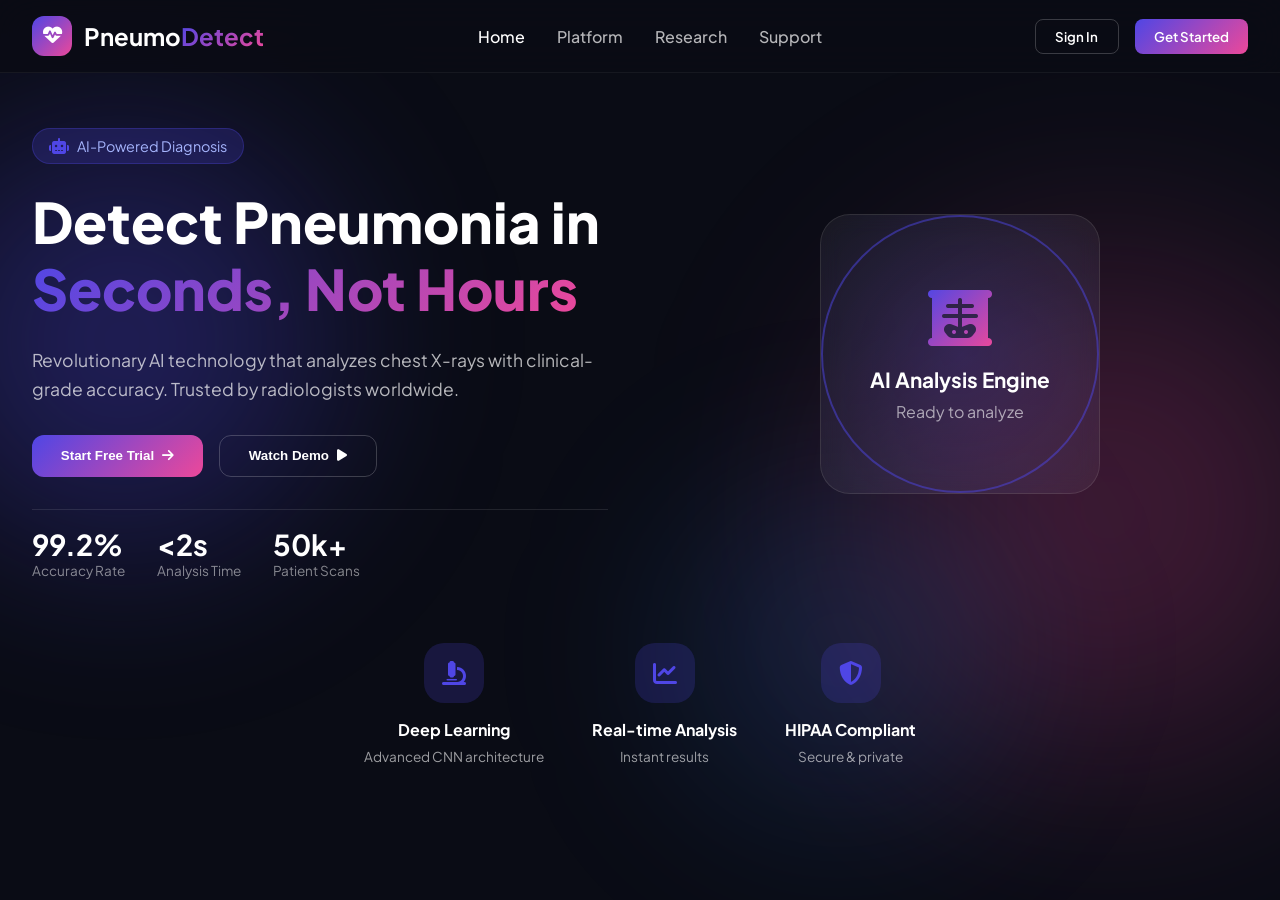
==== frontend/index.html @ 6894cf58 "Initial commit with notebook and requirements" ====
<!DOCTYPE html>
<html lang="en">
<head>
    <meta charset="UTF-8">
    <meta name="viewport" content="width=device-width, initial-scale=1.0">
    <title>PneumoDetect AI | Advanced Pneumonia Detection</title>
    <link rel="stylesheet" href="style.css">
    <link href="https://fonts.googleapis.com/css2?family=Plus+Jakarta+Sans:wght@300;400;500;600;700;800&display=swap" rel="stylesheet">
    <link rel="stylesheet" href="https://cdnjs.cloudflare.com/ajax/libs/font-awesome/6.4.0/css/all.min.css">
</head>
<body>
    <!-- Modern Background -->
    <div class="new-bg">
        <div class="blob-1"></div>
        <div class="blob-2"></div>
        <div class="blob-3"></div>
    </div>

    <!-- Navigation -->
    <nav class="new-nav">
        <div class="nav-wrapper">
            <div class="brand">
                <div class="brand-icon">
                    <i class="fas fa-heartbeat"></i>
                </div>
                <span class="brand-name">Pneumo<span>Detect</span></span>
            </div>
            <div class="nav-menu">
                <a href="#" class="nav-item active">Home</a>
                <a href="#" class="nav-item">Platform</a>
                <a href="#" class="nav-item">Research</a>
                <a href="#" class="nav-item">Support</a>
            </div>
            <div class="auth-actions">
                <button class="auth-btn login-btn" id="loginBtn">Sign In</button>
                <button class="auth-btn signup-btn" id="signupBtn">Get Started</button>
            </div>
        </div>
    </nav>

    <!-- Landing Content -->
    <div class="landing-content">
        <!-- Hero Section -->
        <div class="new-hero">
            <div class="hero-left">
                <div class="hero-tag">
                    <i class="fas fa-robot"></i>
                    <span>AI-Powered Diagnosis</span>
                </div>
                <h1 class="hero-heading">
                    Detect Pneumonia in<br>
                    <span class="heading-highlight">Seconds, Not Hours</span>
                </h1>
                <p class="hero-text">
                    Revolutionary AI technology that analyzes chest X-rays with clinical-grade accuracy.
                    Trusted by radiologists worldwide.
                </p>
                <div class="hero-cta">
                    <button class="cta-primary" id="getStartedBtn">
                        Start Free Trial
                        <i class="fas fa-arrow-right"></i>
                    </button>
                    <button class="cta-secondary" id="demoBtn">
                        Watch Demo
                        <i class="fas fa-play"></i>
                    </button>
                </div>
                <div class="hero-stats">
                    <div class="stat-item">
                        <div class="stat-number">99.2%</div>
                        <div class="stat-desc">Accuracy Rate</div>
                    </div>
                    <div class="stat-item">
                        <div class="stat-number">&lt;2s</div>
                        <div class="stat-desc">Analysis Time</div>
                    </div>
                    <div class="stat-item">
                        <div class="stat-number">50k+</div>
                        <div class="stat-desc">Patient Scans</div>
                    </div>
                </div>
            </div>
            <div class="hero-right">
                <div class="hero-card">
                    <div class="card-glow"></div>
                    <div class="card-content">
                        <i class="fas fa-x-ray"></i>
                        <h3>AI Analysis Engine</h3>
                        <p>Ready to analyze</p>
                        <div class="pulse-ring"></div>
                    </div>
                </div>
            </div>
        </div>

        <!-- Features Preview -->
        <div class="features-preview">
            <div class="feature-item">
                <div class="feature-icon">
                    <i class="fas fa-microscope"></i>
                </div>
                <h4>Deep Learning</h4>
                <p>Advanced CNN architecture</p>
            </div>
            <div class="feature-item">
                <div class="feature-icon">
                    <i class="fas fa-chart-line"></i>
                </div>
                <h4>Real-time Analysis</h4>
                <p>Instant results</p>
            </div>
            <div class="feature-item">
                <div class="feature-icon">
                    <i class="fas fa-shield-alt"></i>
                </div>
                <h4>HIPAA Compliant</h4>
                <p>Secure & private</p>
            </div>
        </div>
    </div>

    <!-- Dashboard (Hidden until login) -->
    <div class="dashboard-new" id="dashboard" style="display: none;">
        <div class="dashboard-header-new">
            <div class="user-greeting">
                <div class="user-avatar-new" id="userAvatar"></div>
                <div class="greeting-text">
                    <span class="greeting">Welcome back,</span>
                    <span class="username" id="usernameDisplay"></span>
                </div>
            </div>
            <button class="logout-btn" id="logoutBtn">
                <i class="fas fa-sign-out-alt"></i>
                Sign Out
            </button>
        </div>

        <div class="dashboard-grid">
            <!-- Upload Zone - Completely Redesigned -->
            <div class="upload-zone">
                <div class="zone-header">
                    <i class="fas fa-cloud-upload-alt"></i>
                    <h2>Upload Medical Image</h2>
                    <p>Drag & drop or click to upload chest X-ray</p>
                </div>
                
                <div class="drop-zone" id="dropZone">
                    <div class="drop-content">
                        <div class="drop-icon">
                            <i class="fas fa-file-medical-alt"></i>
                        </div>
                        <h3>Drop your X-ray here</h3>
                        <p>JPEG, PNG, DICOM supported • Max 16MB</p>
                        <button class="select-file-btn" id="selectFileBtn">
                            <i class="fas fa-folder-open"></i>
                            Choose File
                        </button>
                        <input type="file" id="fileInputNew" accept="image/*" hidden>
                    </div>
                </div>

                <div class="preview-zone" id="previewZone" style="display: none;">
                    <div class="preview-card">
                        <div class="preview-image-container">
                            <img id="previewImageNew" alt="X-Ray Preview">
                            <button class="remove-preview" id="removePreviewBtn">
                                <i class="fas fa-times"></i>
                            </button>
                        </div>
                        <div class="preview-details">
                            <div class="detail-item">
                                <i class="fas fa-file-image"></i>
                                <span id="fileNameNew"></span>
                            </div>
                            <div class="detail-item">
                                <i class="fas fa-database"></i>
                                <span id="fileSizeNew"></span>
                            </div>
                        </div>
                    </div>
                </div>

                <button class="analyze-btn-new" id="analyzeBtnNew" disabled>
                    <i class="fas fa-microscope"></i>
                    Start Analysis
                    <i class="fas fa-chevron-right"></i>
                </button>
            </div>

            <!-- Results Panel - Completely Redesigned -->
            <div class="results-panel" id="resultsPanel" style="display: none;">
                <div class="panel-header">
                    <i class="fas fa-chart-bar"></i>
                    <h2>Diagnostic Report</h2>
                </div>
                
                <div class="diagnosis-card" id="diagnosisCard">
                    <div class="diagnosis-icon" id="diagnosisIcon">
                        <i class="fas fa-check-circle"></i>
                    </div>
                    <div class="diagnosis-text">
                        <span class="diagnosis-label">Diagnosis</span>
                        <span class="diagnosis-value" id="diagnosisValue">Normal</span>
                    </div>
                </div>

                <div class="confidence-meter-new">
                    <div class="meter-header">
                        <span>Confidence Score</span>
                        <span class="score-value" id="scoreValue">0%</span>
                    </div>
                    <div class="meter-bar">
                        <div class="meter-fill" id="meterFill"></div>
                    </div>
                </div>

                <div class="metrics-panel">
                    <div class="metric-new">
                        <i class="fas fa-stopwatch"></i>
                        <div>
                            <span class="metric-label-new">Processing Time</span>
                            <span class="metric-value-new" id="processTime">-</span>
                        </div>
                    </div>
                    <div class="metric-new">
                        <i class="fas fa-brain"></i>
                        <div>
                            <span class="metric-label-new">AI Model</span>
                            <span class="metric-value-new">v3.0 - CNN</span>
                        </div>
                    </div>
                    <div class="metric-new">
                        <i class="fas fa-chart-simple"></i>
                        <div>
                            <span class="metric-label-new">Confidence Level</span>
                            <span class="metric-value-new" id="confidenceLevelNew">High</span>
                        </div>
                    </div>
                </div>

                <div class="disclaimer-new">
                    <i class="fas fa-stethoscope"></i>
                    <p>For medical professional use only. Always verify with clinical correlation.</p>
                </div>
            </div>
        </div>
    </div>

    <!-- Modals -->
    <div class="modal-new" id="loginModalNew">
        <div class="modal-container">
            <button class="modal-close" onclick="closeModalNew('loginModalNew')">&times;</button>
            <div class="modal-icon">
                <i class="fas fa-lungs"></i>
            </div>
            <h2>Welcome Back</h2>
            <p class="modal-subtitle">Sign in to continue to your dashboard</p>
            <form id="loginFormNew">
                <div class="input-field">
                    <i class="fas fa-envelope"></i>
                    <input type="email" placeholder="Email address" id="loginEmailNew" required>
                </div>
                <div class="input-field">
                    <i class="fas fa-lock"></i>
                    <input type="password" placeholder="Password" id="loginPasswordNew" required>
                </div>
                <button type="submit" class="modal-submit">Sign In</button>
                <p class="modal-footer">
                    Don't have an account? 
                    <a href="#" onclick="switchToSignupNew(); return false;">Create account</a>
                </p>
            </form>
        </div>
    </div>

    <div class="modal-new" id="signupModalNew">
        <div class="modal-container">
            <button class="modal-close" onclick="closeModalNew('signupModalNew')">&times;</button>
            <div class="modal-icon">
                <i class="fas fa-user-plus"></i>
            </div>
            <h2>Create Account</h2>
            <p class="modal-subtitle">Start your journey with AI-powered diagnosis</p>
            <form id="signupFormNew">
                <div class="input-field">
                    <i class="fas fa-user"></i>
                    <input type="text" placeholder="Full name" id="signupNameNew" required>
                </div>
                <div class="input-field">
                    <i class="fas fa-envelope"></i>
                    <input type="email" placeholder="Email address" id="signupEmailNew" required>
                </div>
                <div class="input-field">
                    <i class="fas fa-lock"></i>
                    <input type="password" placeholder="Password" id="signupPasswordNew" required>
                </div>
                <div class="input-field">
                    <i class="fas fa-check-circle"></i>
                    <input type="password" placeholder="Confirm password" id="confirmPasswordNew" required>
                </div>
                <button type="submit" class="modal-submit">Create Account</button>
                <p class="modal-footer">
                    Already have an account? 
                    <a href="#" onclick="switchToLoginNew(); return false;">Sign in</a>
                </p>
            </form>
        </div>
    </div>

    <!-- Loading Overlay -->
    <div class="loading-overlay-new" id="loadingOverlayNew" style="display: none;">
        <div class="loading-spinner"></div>
        <div class="loading-text-new">
            <h3>Analyzing X-Ray</h3>
            <p>Our AI is processing your image...</p>
        </div>
    </div>

    <script src="script.js"></script>
</body>
</html>
---- frontend/style.css ----
* {
    margin: 0;
    padding: 0;
    box-sizing: border-box;
}

body {
    font-family: 'Plus Jakarta Sans', sans-serif;
    background: #0a0c15;
    min-height: 100vh;
    overflow-x: hidden;
    color: #fff;
}

/* Modern Background */
.new-bg {
    position: fixed;
    top: 0;
    left: 0;
    width: 100%;
    height: 100%;
    z-index: 0;
    overflow: hidden;
}

.blob-1 {
    position: absolute;
    top: 10%;
    left: -10%;
    width: 500px;
    height: 500px;
    background: radial-gradient(circle, rgba(79, 70, 229, 0.4), transparent);
    border-radius: 50%;
    filter: blur(80px);
    animation: floatBlob 15s ease-in-out infinite;
}

.blob-2 {
    position: absolute;
    bottom: 10%;
    right: -10%;
    width: 600px;
    height: 600px;
    background: radial-gradient(circle, rgba(236, 72, 153, 0.3), transparent);
    border-radius: 50%;
    filter: blur(100px);
    animation: floatBlob 20s ease-in-out infinite reverse;
}

.blob-3 {
    position: absolute;
    top: 50%;
    left: 50%;
    width: 400px;
    height: 400px;
    background: radial-gradient(circle, rgba(59, 130, 246, 0.2), transparent);
    border-radius: 50%;
    filter: blur(80px);
    animation: floatBlob 12s ease-in-out infinite;
}

@keyframes floatBlob {
    0%, 100% { transform: translate(0, 0) scale(1); }
    50% { transform: translate(50px, 50px) scale(1.1); }
}

/* Navigation */
.new-nav {
    position: fixed;
    top: 0;
    left: 0;
    right: 0;
    z-index: 100;
    background: rgba(10, 12, 21, 0.8);
    backdrop-filter: blur(20px);
    border-bottom: 1px solid rgba(255, 255, 255, 0.05);
    padding: 1rem 0;
}

.nav-wrapper {
    max-width: 1400px;
    margin: 0 auto;
    padding: 0 2rem;
    display: flex;
    justify-content: space-between;
    align-items: center;
}

.brand {
    display: flex;
    align-items: center;
    gap: 0.75rem;
}

.brand-icon {
    width: 40px;
    height: 40px;
    background: linear-gradient(135deg, #4f46e5, #ec489a);
    border-radius: 12px;
    display: flex;
    align-items: center;
    justify-content: center;
}

.brand-icon i {
    font-size: 1.2rem;
    color: white;
}

.brand-name {
    font-size: 1.5rem;
    font-weight: 700;
    color: white;
}

.brand-name span {
    background: linear-gradient(135deg, #4f46e5, #ec489a);
    -webkit-background-clip: text;
    background-clip: text;
    color: transparent;
}

.nav-menu {
    display: flex;
    gap: 2rem;
}

.nav-item {
    color: rgba(255, 255, 255, 0.7);
    text-decoration: none;
    font-weight: 500;
    transition: color 0.3s ease;
}

.nav-item:hover,
.nav-item.active {
    color: white;
}

.auth-actions {
    display: flex;
    gap: 1rem;
}

.auth-btn {
    padding: 0.5rem 1.2rem;
    border-radius: 8px;
    font-weight: 600;
    cursor: pointer;
    transition: all 0.3s ease;
    font-family: inherit;
}

.login-btn {
    background: transparent;
    border: 1px solid rgba(255, 255, 255, 0.2);
    color: white;
}

.login-btn:hover {
    background: rgba(255, 255, 255, 0.1);
    border-color: white;
}

.signup-btn {
    background: linear-gradient(135deg, #4f46e5, #ec489a);
    border: none;
    color: white;
}

.signup-btn:hover {
    transform: translateY(-2px);
    box-shadow: 0 5px 20px rgba(79, 70, 229, 0.4);
}

/* Landing Content */
.landing-content {
    position: relative;
    z-index: 1;
    max-width: 1400px;
    margin: 0 auto;
    padding: 8rem 2rem 4rem;
}

.new-hero {
    display: grid;
    grid-template-columns: 1fr 1fr;
    gap: 4rem;
    align-items: center;
    margin-bottom: 4rem;
}

.hero-left {
    max-width: 600px;
}

.hero-tag {
    display: inline-flex;
    align-items: center;
    gap: 0.5rem;
    background: rgba(79, 70, 229, 0.2);
    padding: 0.5rem 1rem;
    border-radius: 50px;
    margin-bottom: 1.5rem;
    border: 1px solid rgba(79, 70, 229, 0.3);
}

.hero-tag i {
    color: #4f46e5;
}

.hero-tag span {
    font-size: 0.9rem;
    color: #a5b4fc;
}

.hero-heading {
    font-size: 3.5rem;
    font-weight: 800;
    line-height: 1.2;
    margin-bottom: 1.5rem;
}

.heading-highlight {
    background: linear-gradient(135deg, #4f46e5, #ec489a);
    -webkit-background-clip: text;
    background-clip: text;
    color: transparent;
}

.hero-text {
    font-size: 1.1rem;
    color: rgba(255, 255, 255, 0.7);
    line-height: 1.6;
    margin-bottom: 2rem;
}

.hero-cta {
    display: flex;
    gap: 1rem;
    margin-bottom: 2rem;
}

.cta-primary {
    background: linear-gradient(135deg, #4f46e5, #ec489a);
    border: none;
    padding: 0.8rem 1.8rem;
    border-radius: 12px;
    color: white;
    font-weight: 600;
    cursor: pointer;
    display: inline-flex;
    align-items: center;
    gap: 0.5rem;
    transition: all 0.3s ease;
}

.cta-primary:hover {
    transform: translateY(-2px);
    box-shadow: 0 10px 25px rgba(79, 70, 229, 0.4);
}

.cta-secondary {
    background: transparent;
    border: 1px solid rgba(255, 255, 255, 0.2);
    padding: 0.8rem 1.8rem;
    border-radius: 12px;
    color: white;
    font-weight: 600;
    cursor: pointer;
    display: inline-flex;
    align-items: center;
    gap: 0.5rem;
    transition: all 0.3s ease;
}

.cta-secondary:hover {
    background: rgba(255, 255, 255, 0.05);
    border-color: white;
}

.hero-stats {
    display: flex;
    gap: 2rem;
    padding-top: 1rem;
    border-top: 1px solid rgba(255, 255, 255, 0.1);
}

.stat-number {
    font-size: 1.8rem;
    font-weight: 700;
    color: white;
}

.stat-desc {
    font-size: 0.85rem;
    color: rgba(255, 255, 255, 0.5);
}

.hero-right {
    display: flex;
    justify-content: center;
    align-items: center;
}

.hero-card {
    position: relative;
    width: 280px;
    height: 280px;
    background: rgba(255, 255, 255, 0.05);
    backdrop-filter: blur(10px);
    border-radius: 30px;
    border: 1px solid rgba(255, 255, 255, 0.1);
    display: flex;
    align-items: center;
    justify-content: center;
    animation: floatCard 3s ease-in-out infinite;
}

@keyframes floatCard {
    0%, 100% { transform: translateY(0); }
    50% { transform: translateY(-15px); }
}

.card-glow {
    position: absolute;
    top: 0;
    left: 0;
    right: 0;
    bottom: 0;
    background: radial-gradient(circle at center, rgba(79, 70, 229, 0.2), transparent);
    border-radius: 30px;
}

.card-content {
    text-align: center;
    z-index: 1;
}

.card-content i {
    font-size: 4rem;
    background: linear-gradient(135deg, #4f46e5, #ec489a);
    -webkit-background-clip: text;
    background-clip: text;
    color: transparent;
    margin-bottom: 1rem;
}

.card-content h3 {
    font-size: 1.3rem;
    margin-bottom: 0.5rem;
}

.card-content p {
    color: rgba(255, 255, 255, 0.6);
}

.pulse-ring {
    position: absolute;
    top: 50%;
    left: 50%;
    width: 100%;
    height: 100%;
    border-radius: 50%;
    border: 2px solid rgba(79, 70, 229, 0.5);
    transform: translate(-50%, -50%);
    animation: pulseRing 2s ease-out infinite;
}

@keyframes pulseRing {
    0% {
        width: 100%;
        height: 100%;
        opacity: 1;
    }
    100% {
        width: 150%;
        height: 150%;
        opacity: 0;
    }
}

.features-preview {
    display: flex;
    justify-content: center;
    gap: 3rem;
    margin-top: 4rem;
}

.feature-item {
    text-align: center;
}

.feature-icon {
    width: 60px;
    height: 60px;
    background: rgba(79, 70, 229, 0.2);
    border-radius: 20px;
    display: flex;
    align-items: center;
    justify-content: center;
    margin: 0 auto 1rem;
}

.feature-icon i {
    font-size: 1.5rem;
    color: #4f46e5;
}

.feature-item h4 {
    margin-bottom: 0.5rem;
}

.feature-item p {
    font-size: 0.85rem;
    color: rgba(255, 255, 255, 0.6);
}

/* Dashboard */
.dashboard-new {
    position: relative;
    z-index: 1;
    max-width: 1400px;
    margin: 0 auto;
    padding: 6rem 2rem 2rem;
}

.dashboard-header-new {
    display: flex;
    justify-content: space-between;
    align-items: center;
    margin-bottom: 3rem;
    padding: 1rem;
    background: rgba(255, 255, 255, 0.03);
    border-radius: 20px;
    backdrop-filter: blur(10px);
}

.user-greeting {
    display: flex;
    align-items: center;
    gap: 1rem;
}

.user-avatar-new {
    width: 50px;
    height: 50px;
    background: linear-gradient(135deg, #4f46e5, #ec489a);
    border-radius: 15px;
    display: flex;
    align-items: center;
    justify-content: center;
    font-weight: 700;
    font-size: 1.2rem;
}

.greeting-text {
    display: flex;
    flex-direction: column;
}

.greeting {
    font-size: 0.85rem;
    color: rgba(255, 255, 255, 0.6);
}

.username {
    font-size: 1.2rem;
    font-weight: 600;
}

.logout-btn {
    background: rgba(255, 255, 255, 0.1);
    border: none;
    padding: 0.6rem 1.2rem;
    border-radius: 10px;
    color: white;
    cursor: pointer;
    transition: all 0.3s ease;
}

.logout-btn:hover {
    background: rgba(255, 255, 255, 0.2);
}

.dashboard-grid {
    display: grid;
    grid-template-columns: 1fr 1fr;
    gap: 2rem;
}

/* Upload Zone */
.upload-zone {
    background: rgba(255, 255, 255, 0.03);
    backdrop-filter: blur(10px);
    border-radius: 24px;
    padding: 2rem;
    border: 1px solid rgba(255, 255, 255, 0.05);
}

.zone-header {
    text-align: center;
    margin-bottom: 2rem;
}

.zone-header i {
    font-size: 2rem;
    background: linear-gradient(135deg, #4f46e5, #ec489a);
    -webkit-background-clip: text;
    background-clip: text;
    color: transparent;
    margin-bottom: 0.5rem;
}

.zone-header h2 {
    font-size: 1.5rem;
    margin-bottom: 0.5rem;
}

.zone-header p {
    color: rgba(255, 255, 255, 0.6);
    font-size: 0.9rem;
}

.drop-zone {
    border: 2px dashed rgba(255, 255, 255, 0.2);
    border-radius: 20px;
    padding: 3rem;
    text-align: center;
    cursor: pointer;
    transition: all 0.3s ease;
    background: rgba(255, 255, 255, 0.02);
    margin-bottom: 1rem;
}

.drop-zone:hover {
    border-color: #4f46e5;
    background: rgba(79, 70, 229, 0.05);
}

.drop-icon i {
    font-size: 3rem;
    color: #4f46e5;
    margin-bottom: 1rem;
}

.drop-zone h3 {
    margin-bottom: 0.5rem;
}

.drop-zone p {
    color: rgba(255, 255, 255, 0.5);
    font-size: 0.85rem;
    margin-bottom: 1rem;
}

.select-file-btn {
    background: linear-gradient(135deg, #4f46e5, #ec489a);
    border: none;
    padding: 0.6rem 1.2rem;
    border-radius: 10px;
    color: white;
    cursor: pointer;
    font-family: inherit;
    transition: all 0.3s ease;
}

.select-file-btn:hover {
    transform: translateY(-2px);
}

.preview-zone {
    margin-bottom: 1rem;
}

.preview-card {
    background: rgba(0, 0, 0, 0.3);
    border-radius: 16px;
    overflow: hidden;
}

.preview-image-container {
    position: relative;
    background: #000;
    display: flex;
    justify-content: center;
    align-items: center;
    min-height: 250px;
}

.preview-image-container img {
    max-width: 100%;
    max-height: 300px;
    object-fit: contain;
}

.remove-preview {
    position: absolute;
    top: 10px;
    right: 10px;
    background: rgba(0, 0, 0, 0.7);
    border: none;
    width: 30px;
    height: 30px;
    border-radius: 8px;
    color: white;
    cursor: pointer;
    transition: all 0.3s ease;
}

.remove-preview:hover {
    background: #ef4444;
}

.preview-details {
    display: flex;
    justify-content: space-between;
    padding: 1rem;
    background: rgba(0, 0, 0, 0.5);
    font-size: 0.85rem;
}

.detail-item i {
    margin-right: 0.5rem;
    color: #4f46e5;
}

.analyze-btn-new {
    width: 100%;
    background: linear-gradient(135deg, #4f46e5, #ec489a);
    border: none;
    padding: 1rem;
    border-radius: 12px;
    color: white;
    font-weight: 600;
    cursor: pointer;
    display: flex;
    align-items: center;
    justify-content: center;
    gap: 0.5rem;
    transition: all 0.3s ease;
}

.analyze-btn-new:not(:disabled):hover {
    transform: translateY(-2px);
    box-shadow: 0 10px 25px rgba(79, 70, 229, 0.4);
}

.analyze-btn-new:disabled {
    opacity: 0.5;
    cursor: not-allowed;
}

/* Results Panel */
.results-panel {
    background: rgba(255, 255, 255, 0.03);
    backdrop-filter: blur(10px);
    border-radius: 24px;
    padding: 2rem;
    border: 1px solid rgba(255, 255, 255, 0.05);
}

.panel-header {
    display: flex;
    align-items: center;
    gap: 0.75rem;
    margin-bottom: 2rem;
}

.panel-header i {
    font-size: 1.5rem;
    color: #4f46e5;
}

.panel-header h2 {
    font-size: 1.3rem;
}

.diagnosis-card {
    display: flex;
    align-items: center;
    gap: 1rem;
    padding: 1.5rem;
    border-radius: 20px;
    margin-bottom: 2rem;
    transition: all 0.3s ease;
}

.diagnosis-card.normal {
    background: linear-gradient(135deg, rgba(34, 197, 94, 0.2), rgba(34, 197, 94, 0.05));
    border: 1px solid rgba(34, 197, 94, 0.3);
}

.diagnosis-card.pneumonia {
    background: linear-gradient(135deg, rgba(239, 68, 68, 0.2), rgba(239, 68, 68, 0.05));
    border: 1px solid rgba(239, 68, 68, 0.3);
}

.diagnosis-icon i {
    font-size: 2.5rem;
}

.diagnosis-card.normal .diagnosis-icon i {
    color: #22c55e;
}

.diagnosis-card.pneumonia .diagnosis-icon i {
    color: #ef4444;
}

.diagnosis-text {
    display: flex;
    flex-direction: column;
}

.diagnosis-label {
    font-size: 0.85rem;
    color: rgba(255, 255, 255, 0.6);
}

.diagnosis-value {
    font-size: 1.5rem;
    font-weight: 700;
}

.confidence-meter-new {
    margin-bottom: 2rem;
}

.meter-header {
    display: flex;
    justify-content: space-between;
    margin-bottom: 0.5rem;
    font-size: 0.9rem;
}

.meter-bar {
    height: 8px;
    background: rgba(255, 255, 255, 0.1);
    border-radius: 10px;
    overflow: hidden;
}

.meter-fill {
    height: 100%;
    background: linear-gradient(90deg, #4f46e5, #ec489a);
    width: 0%;
    transition: width 1s ease;
    border-radius: 10px;
}

.metrics-panel {
    display: flex;
    flex-direction: column;
    gap: 1rem;
    margin-bottom: 2rem;
}

.metric-new {
    display: flex;
    align-items: center;
    gap: 1rem;
    padding: 1rem;
    background: rgba(255, 255, 255, 0.05);
    border-radius: 12px;
}

.metric-new i {
    font-size: 1.2rem;
    color: #4f46e5;
}

.metric-new div {
    display: flex;
    flex-direction: column;
}

.metric-label-new {
    font-size: 0.75rem;
    color: rgba(255, 255, 255, 0.5);
}

.metric-value-new {
    font-size: 0.9rem;
    font-weight: 500;
}

.disclaimer-new {
    display: flex;
    align-items: center;
    gap: 0.75rem;
    padding: 1rem;
    background: rgba(0, 0, 0, 0.3);
    border-radius: 12px;
    font-size: 0.75rem;
    color: rgba(255, 255, 255, 0.5);
}

.disclaimer-new i {
    font-size: 1rem;
    color: #4f46e5;
}

/* Modals */
.modal-new {
    display: none;
    position: fixed;
    top: 0;
    left: 0;
    width: 100%;
    height: 100%;
    background: rgba(0, 0, 0, 0.9);
    backdrop-filter: blur(20px);
    z-index: 1000;
    align-items: center;
    justify-content: center;
}

.modal-new.show {
    display: flex;
}

.modal-container {
    background: rgba(20, 22, 36, 0.95);
    backdrop-filter: blur(20px);
    border-radius: 32px;
    padding: 2rem;
    width: 90%;
    max-width: 450px;
    border: 1px solid rgba(255, 255, 255, 0.1);
    position: relative;
}

.modal-close {
    position: absolute;
    top: 1rem;
    right: 1rem;
    background: none;
    border: none;
    color: rgba(255, 255, 255, 0.5);
    font-size: 1.5rem;
    cursor: pointer;
    transition: color 0.3s ease;
}

.modal-close:hover {
    color: white;
}

.modal-icon {
    text-align: center;
    margin-bottom: 1rem;
}

.modal-icon i {
    font-size: 3rem;
    background: linear-gradient(135deg, #4f46e5, #ec489a);
    -webkit-background-clip: text;
    background-clip: text;
    color: transparent;
}

.modal-container h2 {
    text-align: center;
    margin-bottom: 0.5rem;
}

.modal-subtitle {
    text-align: center;
    color: rgba(255, 255, 255, 0.6);
    margin-bottom: 1.5rem;
    font-size: 0.9rem;
}

.input-field {
    position: relative;
    margin-bottom: 1rem;
}

.input-field i {
    position: absolute;
    left: 1rem;
    top: 50%;
    transform: translateY(-50%);
    color: rgba(255, 255, 255, 0.5);
}

.input-field input {
    width: 100%;
    padding: 0.8rem 1rem 0.8rem 2.8rem;
    background: rgba(255, 255, 255, 0.05);
    border: 1px solid rgba(255, 255, 255, 0.1);
    border-radius: 12px;
    color: white;
    font-size: 1rem;
    transition: all 0.3s ease;
}

.input-field input:focus {
    outline: none;
    border-color: #4f46e5;
    background: rgba(79, 70, 229, 0.1);
}

.modal-submit {
    width: 100%;
    padding: 0.8rem;
    background: linear-gradient(135deg, #4f46e5, #ec489a);
    border: none;
    border-radius: 12px;
    color: white;
    font-weight: 600;
    cursor: pointer;
    transition: all 0.3s ease;
    margin-top: 0.5rem;
}

.modal-submit:hover {
    transform: translateY(-2px);
}

.modal-footer {
    text-align: center;
    margin-top: 1.5rem;
    color: rgba(255, 255, 255, 0.6);
    font-size: 0.85rem;
}

.modal-footer a {
    color: #4f46e5;
    text-decoration: none;
    font-weight: 600;
}

/* Loading Overlay */
.loading-overlay-new {
    position: fixed;
    top: 0;
    left: 0;
    width: 100%;
    height: 100%;
    background: rgba(0, 0, 0, 0.95);
    backdrop-filter: blur(20px);
    z-index: 2000;
    display: flex;
    flex-direction: column;
    align-items: center;
    justify-content: center;
}

.loading-spinner {
    width: 60px;
    height: 60px;
    border: 3px solid rgba(79, 70, 229, 0.3);
    border-top-color: #4f46e5;
    border-radius: 50%;
    animation: spin 1s linear infinite;
    margin-bottom: 1rem;
}

@keyframes spin {
    to { transform: rotate(360deg); }
}

.loading-text-new {
    text-align: center;
}

.loading-text-new h3 {
    margin-bottom: 0.5rem;
}

.loading-text-new p {
    color: rgba(255, 255, 255, 0.6);
}

/* Responsive */
@media (max-width: 968px) {
    .new-hero {
        grid-template-columns: 1fr;
        text-align: center;
    }
    
    .hero-left {
        max-width: 100%;
    }
    
    .hero-stats {
        justify-content: center;
    }
    
    .dashboard-grid {
        grid-template-columns: 1fr;
    }
    
    .nav-menu {
        display: none;
    }
    
    .hero-heading {
        font-size: 2.5rem;
    }
    
    .features-preview {
        flex-direction: column;
        gap: 1.5rem;
    }
}
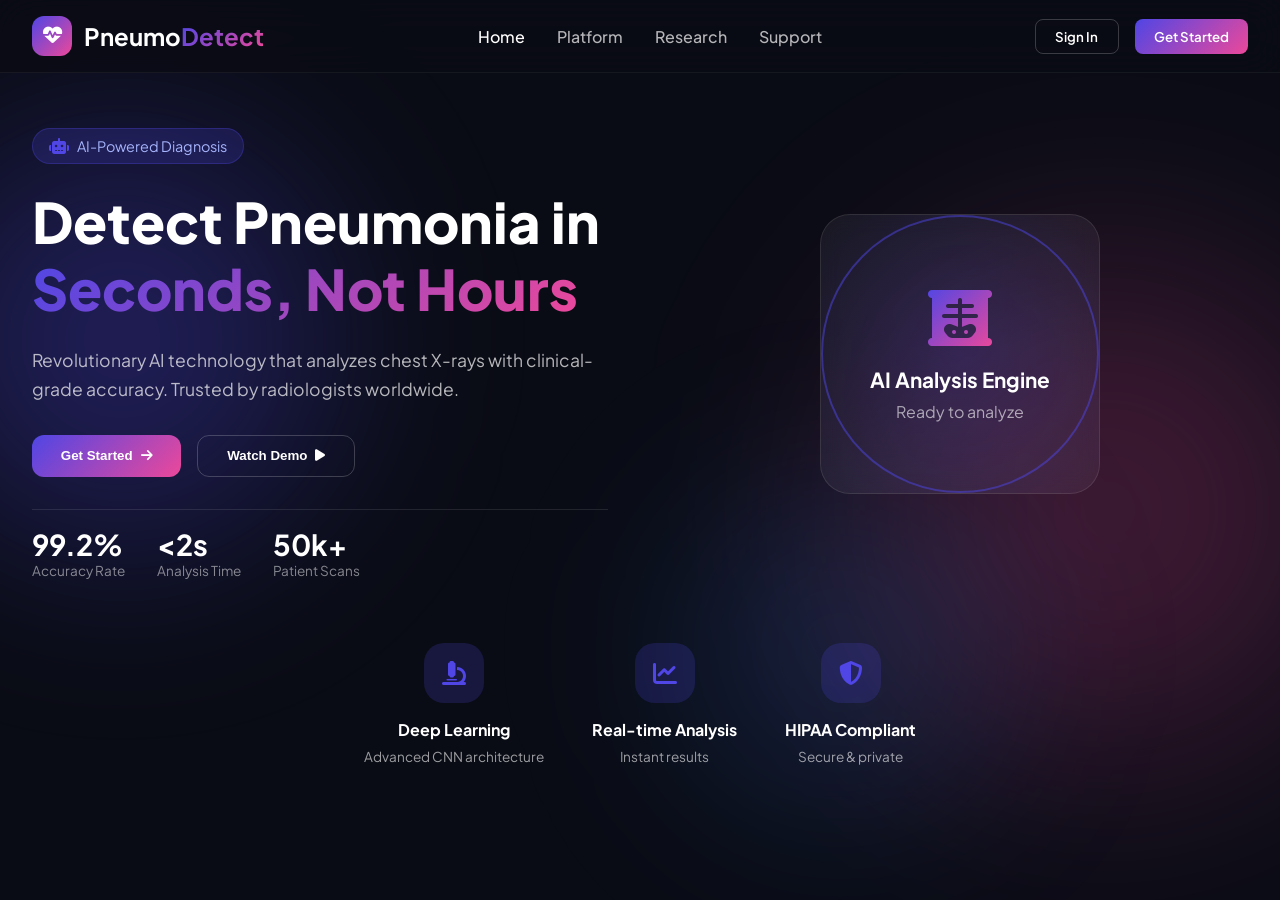
==== commit bfc012d0: "updates for the entire project" ====
--- a/frontend/index.html
+++ b/frontend/index.html
@@ -57,7 +57,7 @@
                 </p>
                 <div class="hero-cta">
                     <button class="cta-primary" id="getStartedBtn">
-                        Start Free Trial
+                        Get Started
                         <i class="fas fa-arrow-right"></i>
                     </button>
                     <button class="cta-secondary" id="demoBtn">
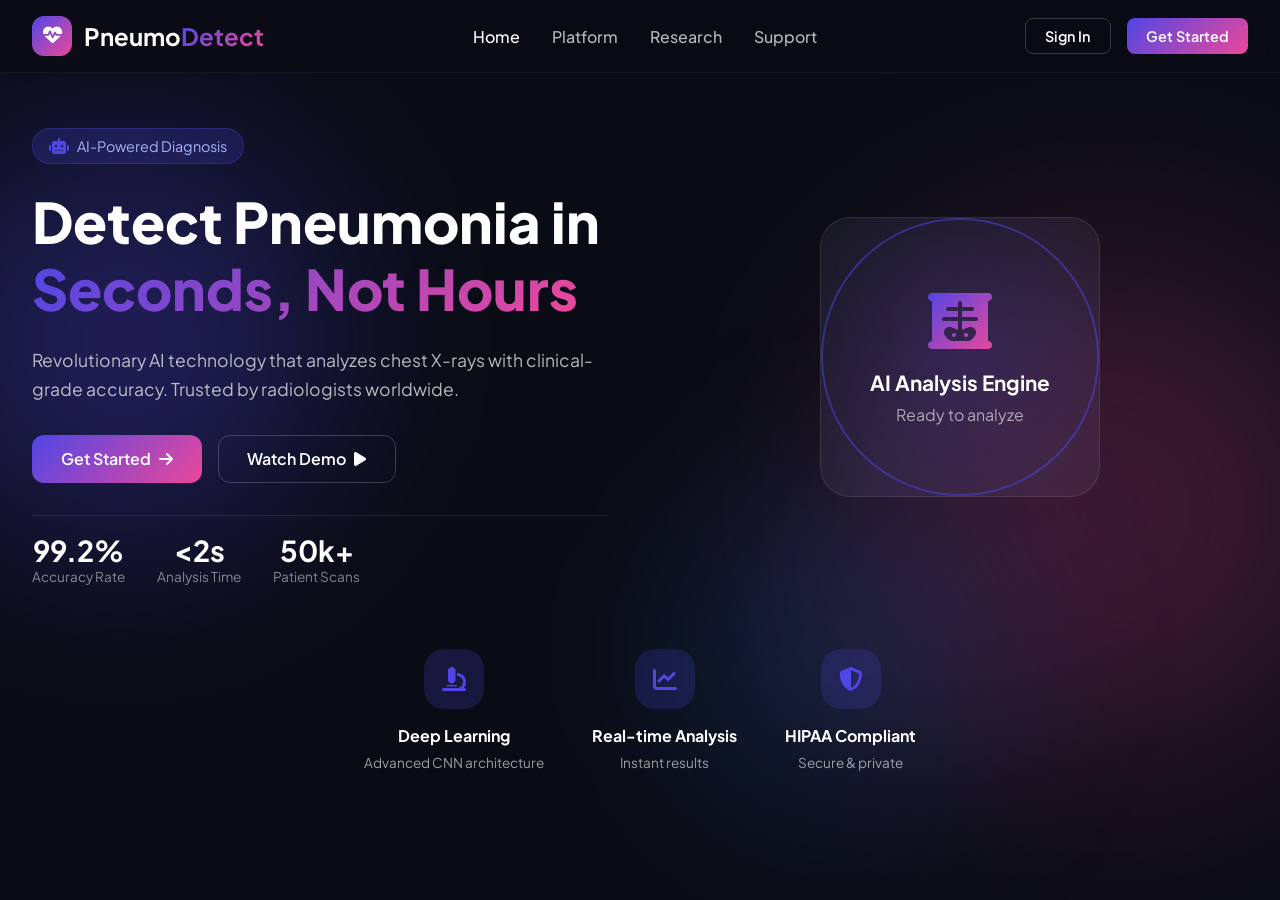
==== commit 9f27834e: "updates" ====
--- a/frontend/index.html
+++ b/frontend/index.html
@@ -3,7 +3,7 @@
 <head>
     <meta charset="UTF-8">
     <meta name="viewport" content="width=device-width, initial-scale=1.0">
-    <title>PneumoDetect AI | Advanced Pneumonia Detection</title>
+    <title>PneumoDetect AI</title>
     <link rel="stylesheet" href="style.css">
     <link href="https://fonts.googleapis.com/css2?family=Plus+Jakarta+Sans:wght@300;400;500;600;700;800&display=swap" rel="stylesheet">
     <link rel="stylesheet" href="https://cdnjs.cloudflare.com/ajax/libs/font-awesome/6.4.0/css/all.min.css">
@@ -32,8 +32,8 @@
                 <a href="#" class="nav-item">Support</a>
             </div>
             <div class="auth-actions">
-                <button class="auth-btn login-btn" id="loginBtn">Sign In</button>
-                <button class="auth-btn signup-btn" id="signupBtn">Get Started</button>
+                <button class="auth-btn login-btn" onclick="window.location.href='login.html'">Sign In</button>
+                <button class="auth-btn signup-btn" onclick="window.location.href='login.html'">Get Started</button>
             </div>
         </div>
     </nav>
@@ -56,7 +56,7 @@
                     Trusted by radiologists worldwide.
                 </p>
                 <div class="hero-cta">
-                    <button class="cta-primary" id="getStartedBtn">
+                    <button class="cta-primary" onclick="window.location.href='login.html'">
                         Get Started
                         <i class="fas fa-arrow-right"></i>
                     </button>
@@ -119,203 +119,11 @@
         </div>
     </div>
 
-    <!-- Dashboard (Hidden until login) -->
-    <div class="dashboard-new" id="dashboard" style="display: none;">
-        <div class="dashboard-header-new">
-            <div class="user-greeting">
-                <div class="user-avatar-new" id="userAvatar"></div>
-                <div class="greeting-text">
-                    <span class="greeting">Welcome back,</span>
-                    <span class="username" id="usernameDisplay"></span>
-                </div>
-            </div>
-            <button class="logout-btn" id="logoutBtn">
-                <i class="fas fa-sign-out-alt"></i>
-                Sign Out
-            </button>
-        </div>
-
-        <div class="dashboard-grid">
-            <!-- Upload Zone - Completely Redesigned -->
-            <div class="upload-zone">
-                <div class="zone-header">
-                    <i class="fas fa-cloud-upload-alt"></i>
-                    <h2>Upload Medical Image</h2>
-                    <p>Drag & drop or click to upload chest X-ray</p>
-                </div>
-                
-                <div class="drop-zone" id="dropZone">
-                    <div class="drop-content">
-                        <div class="drop-icon">
-                            <i class="fas fa-file-medical-alt"></i>
-                        </div>
-                        <h3>Drop your X-ray here</h3>
-                        <p>JPEG, PNG, DICOM supported • Max 16MB</p>
-                        <button class="select-file-btn" id="selectFileBtn">
-                            <i class="fas fa-folder-open"></i>
-                            Choose File
-                        </button>
-                        <input type="file" id="fileInputNew" accept="image/*" hidden>
-                    </div>
-                </div>
-
-                <div class="preview-zone" id="previewZone" style="display: none;">
-                    <div class="preview-card">
-                        <div class="preview-image-container">
-                            <img id="previewImageNew" alt="X-Ray Preview">
-                            <button class="remove-preview" id="removePreviewBtn">
-                                <i class="fas fa-times"></i>
-                            </button>
-                        </div>
-                        <div class="preview-details">
-                            <div class="detail-item">
-                                <i class="fas fa-file-image"></i>
-                                <span id="fileNameNew"></span>
-                            </div>
-                            <div class="detail-item">
-                                <i class="fas fa-database"></i>
-                                <span id="fileSizeNew"></span>
-                            </div>
-                        </div>
-                    </div>
-                </div>
-
-                <button class="analyze-btn-new" id="analyzeBtnNew" disabled>
-                    <i class="fas fa-microscope"></i>
-                    Start Analysis
-                    <i class="fas fa-chevron-right"></i>
-                </button>
-            </div>
-
-            <!-- Results Panel - Completely Redesigned -->
-            <div class="results-panel" id="resultsPanel" style="display: none;">
-                <div class="panel-header">
-                    <i class="fas fa-chart-bar"></i>
-                    <h2>Diagnostic Report</h2>
-                </div>
-                
-                <div class="diagnosis-card" id="diagnosisCard">
-                    <div class="diagnosis-icon" id="diagnosisIcon">
-                        <i class="fas fa-check-circle"></i>
-                    </div>
-                    <div class="diagnosis-text">
-                        <span class="diagnosis-label">Diagnosis</span>
-                        <span class="diagnosis-value" id="diagnosisValue">Normal</span>
-                    </div>
-                </div>
-
-                <div class="confidence-meter-new">
-                    <div class="meter-header">
-                        <span>Confidence Score</span>
-                        <span class="score-value" id="scoreValue">0%</span>
-                    </div>
-                    <div class="meter-bar">
-                        <div class="meter-fill" id="meterFill"></div>
-                    </div>
-                </div>
-
-                <div class="metrics-panel">
-                    <div class="metric-new">
-                        <i class="fas fa-stopwatch"></i>
-                        <div>
-                            <span class="metric-label-new">Processing Time</span>
-                            <span class="metric-value-new" id="processTime">-</span>
-                        </div>
-                    </div>
-                    <div class="metric-new">
-                        <i class="fas fa-brain"></i>
-                        <div>
-                            <span class="metric-label-new">AI Model</span>
-                            <span class="metric-value-new">v3.0 - CNN</span>
-                        </div>
-                    </div>
-                    <div class="metric-new">
-                        <i class="fas fa-chart-simple"></i>
-                        <div>
-                            <span class="metric-label-new">Confidence Level</span>
-                            <span class="metric-value-new" id="confidenceLevelNew">High</span>
-                        </div>
-                    </div>
-                </div>
-
-                <div class="disclaimer-new">
-                    <i class="fas fa-stethoscope"></i>
-                    <p>For medical professional use only. Always verify with clinical correlation.</p>
-                </div>
-            </div>
-        </div>
-    </div>
-
-    <!-- Modals -->
-    <div class="modal-new" id="loginModalNew">
-        <div class="modal-container">
-            <button class="modal-close" onclick="closeModalNew('loginModalNew')">&times;</button>
-            <div class="modal-icon">
-                <i class="fas fa-lungs"></i>
-            </div>
-            <h2>Welcome Back</h2>
-            <p class="modal-subtitle">Sign in to continue to your dashboard</p>
-            <form id="loginFormNew">
-                <div class="input-field">
-                    <i class="fas fa-envelope"></i>
-                    <input type="email" placeholder="Email address" id="loginEmailNew" required>
-                </div>
-                <div class="input-field">
-                    <i class="fas fa-lock"></i>
-                    <input type="password" placeholder="Password" id="loginPasswordNew" required>
-                </div>
-                <button type="submit" class="modal-submit">Sign In</button>
-                <p class="modal-footer">
-                    Don't have an account? 
-                    <a href="#" onclick="switchToSignupNew(); return false;">Create account</a>
-                </p>
-            </form>
-        </div>
-    </div>
-
-    <div class="modal-new" id="signupModalNew">
-        <div class="modal-container">
-            <button class="modal-close" onclick="closeModalNew('signupModalNew')">&times;</button>
-            <div class="modal-icon">
-                <i class="fas fa-user-plus"></i>
-            </div>
-            <h2>Create Account</h2>
-            <p class="modal-subtitle">Start your journey with AI-powered diagnosis</p>
-            <form id="signupFormNew">
-                <div class="input-field">
-                    <i class="fas fa-user"></i>
-                    <input type="text" placeholder="Full name" id="signupNameNew" required>
-                </div>
-                <div class="input-field">
-                    <i class="fas fa-envelope"></i>
-                    <input type="email" placeholder="Email address" id="signupEmailNew" required>
-                </div>
-                <div class="input-field">
-                    <i class="fas fa-lock"></i>
-                    <input type="password" placeholder="Password" id="signupPasswordNew" required>
-                </div>
-                <div class="input-field">
-                    <i class="fas fa-check-circle"></i>
-                    <input type="password" placeholder="Confirm password" id="confirmPasswordNew" required>
-                </div>
-                <button type="submit" class="modal-submit">Create Account</button>
-                <p class="modal-footer">
-                    Already have an account? 
-                    <a href="#" onclick="switchToLoginNew(); return false;">Sign in</a>
-                </p>
-            </form>
-        </div>
-    </div>
-
-    <!-- Loading Overlay -->
-    <div class="loading-overlay-new" id="loadingOverlayNew" style="display: none;">
-        <div class="loading-spinner"></div>
-        <div class="loading-text-new">
-            <h3>Analyzing X-Ray</h3>
-            <p>Our AI is processing your image...</p>
-        </div>
-    </div>
-
-    <script src="script.js"></script>
+    <script>
+        // Simple redirect for demo button
+        document.getElementById('demoBtn')?.addEventListener('click', function() {
+            alert('Demo video coming soon!');
+        });
+    </script>
 </body>
 </html>
--- a/frontend/style.css
+++ b/frontend/style.css
@@ -125,15 +125,17 @@
     gap: 2rem;
 }
 
-.nav-item {
+.nav-menu .nav-item {
     color: rgba(255, 255, 255, 0.7);
     text-decoration: none;
     font-weight: 500;
     transition: color 0.3s ease;
-}
-
-.nav-item:hover,
-.nav-item.active {
+    background: none;
+    padding: 0;
+}
+
+.nav-menu .nav-item:hover,
+.nav-menu .nav-item.active {
     color: white;
 }
 
@@ -149,6 +151,7 @@
     cursor: pointer;
     transition: all 0.3s ease;
     font-family: inherit;
+    font-size: 0.9rem;
 }
 
 .login-btn {
@@ -160,6 +163,7 @@
 .login-btn:hover {
     background: rgba(255, 255, 255, 0.1);
     border-color: white;
+    transform: translateY(-2px);
 }
 
 .signup-btn {
@@ -253,6 +257,8 @@
     align-items: center;
     gap: 0.5rem;
     transition: all 0.3s ease;
+    font-family: inherit;
+    font-size: 1rem;
 }
 
 .cta-primary:hover {
@@ -272,6 +278,8 @@
     align-items: center;
     gap: 0.5rem;
     transition: all 0.3s ease;
+    font-family: inherit;
+    font-size: 1rem;
 }
 
 .cta-secondary:hover {
@@ -284,6 +292,10 @@
     gap: 2rem;
     padding-top: 1rem;
     border-top: 1px solid rgba(255, 255, 255, 0.1);
+}
+
+.stat-item {
+    text-align: center;
 }
 
 .stat-number {
@@ -349,6 +361,7 @@
 .card-content h3 {
     font-size: 1.3rem;
     margin-bottom: 0.5rem;
+    color: white;
 }
 
 .card-content p {
@@ -368,16 +381,8 @@
 }
 
 @keyframes pulseRing {
-    0% {
-        width: 100%;
-        height: 100%;
-        opacity: 1;
-    }
-    100% {
-        width: 150%;
-        height: 150%;
-        opacity: 0;
-    }
+    0% { width: 100%; height: 100%; opacity: 1; }
+    100% { width: 150%; height: 150%; opacity: 0; }
 }
 
 .features-preview {
@@ -409,6 +414,7 @@
 
 .feature-item h4 {
     margin-bottom: 0.5rem;
+    color: white;
 }
 
 .feature-item p {
@@ -416,121 +422,483 @@
     color: rgba(255, 255, 255, 0.6);
 }
 
-/* Dashboard */
-.dashboard-new {
+/* ==================== LOGIN PAGE STYLES ==================== */
+.login-container {
+    min-height: 100vh;
+    display: flex;
+    align-items: center;
+    justify-content: center;
+    background: linear-gradient(135deg, #667eea 0%, #764ba2 100%);
+    padding: 20px;
     position: relative;
     z-index: 1;
-    max-width: 1400px;
-    margin: 0 auto;
-    padding: 6rem 2rem 2rem;
-}
-
-.dashboard-header-new {
+}
+
+.login-card {
+    background: rgba(255, 255, 255, 0.1);
+    backdrop-filter: blur(10px);
+    border-radius: 24px;
+    padding: 40px;
+    width: 100%;
+    max-width: 450px;
+    border: 1px solid rgba(255, 255, 255, 0.2);
+    animation: fadeInUp 0.5s ease;
+}
+
+@keyframes fadeInUp {
+    from {
+        opacity: 0;
+        transform: translateY(30px);
+    }
+    to {
+        opacity: 1;
+        transform: translateY(0);
+    }
+}
+
+.login-header {
+    text-align: center;
+    margin-bottom: 30px;
+}
+
+.login-header .logo-icon {
+    width: 60px;
+    height: 60px;
+    background: linear-gradient(135deg, #667eea, #764ba2);
+    border-radius: 15px;
+    display: flex;
+    align-items: center;
+    justify-content: center;
+    margin: 0 auto 15px;
+}
+
+.login-header .logo-icon i {
+    font-size: 30px;
+    color: white;
+}
+
+.login-header h1 {
+    color: white;
+    font-size: 28px;
+    margin-bottom: 8px;
+}
+
+.login-header h1 span {
+    color: #ffd700;
+}
+
+.login-header p {
+    color: rgba(255, 255, 255, 0.8);
+}
+
+.demo-credentials {
+    margin-top: 20px;
+    padding: 15px;
+    background: rgba(0, 0, 0, 0.3);
+    border-radius: 12px;
+    font-size: 12px;
+}
+
+.demo-credentials p {
+    margin: 5px 0;
+    color: rgba(255, 255, 255, 0.7);
+}
+
+/* ==================== DASHBOARD LAYOUT ==================== */
+.dashboard-wrapper {
+    display: flex;
+    min-height: 100vh;
+    background: #0a0c15;
+}
+
+.sidebar {
+    width: 280px;
+    background: rgba(20, 22, 36, 0.95);
+    backdrop-filter: blur(10px);
+    border-right: 1px solid rgba(255, 255, 255, 0.05);
+    display: flex;
+    flex-direction: column;
+    position: fixed;
+    height: 100vh;
+    overflow-y: auto;
+}
+
+.sidebar-header {
+    padding: 1.5rem;
+    border-bottom: 1px solid rgba(255, 255, 255, 0.05);
+}
+
+.sidebar-header .logo {
+    display: flex;
+    align-items: center;
+    gap: 0.75rem;
+    font-size: 1.3rem;
+    font-weight: 700;
+}
+
+.sidebar-header .logo i {
+    font-size: 1.8rem;
+    color: #4f46e5;
+}
+
+.sidebar-header .logo span {
+    color: white;
+}
+
+.sidebar-header .logo span span {
+    color: #4f46e5;
+}
+
+.sidebar-nav {
+    flex: 1;
+    padding: 1.5rem;
+    display: flex;
+    flex-direction: column;
+    gap: 0.5rem;
+}
+
+.sidebar-nav .nav-item {
+    display: flex;
+    align-items: center;
+    gap: 1rem;
+    padding: 0.75rem 1rem;
+    color: rgba(255, 255, 255, 0.7);
+    text-decoration: none;
+    border-radius: 12px;
+    transition: all 0.3s ease;
+    background: none;
+}
+
+.sidebar-nav .nav-item i {
+    width: 20px;
+    font-size: 1.1rem;
+}
+
+.sidebar-nav .nav-item:hover,
+.sidebar-nav .nav-item.active {
+    background: rgba(79, 70, 229, 0.2);
+    color: white;
+}
+
+.sidebar-footer {
+    padding: 1.5rem;
+    border-top: 1px solid rgba(255, 255, 255, 0.05);
+}
+
+.user-info {
+    display: flex;
+    align-items: center;
+    gap: 0.75rem;
+    margin-bottom: 1rem;
+}
+
+.user-avatar {
+    width: 40px;
+    height: 40px;
+    background: linear-gradient(135deg, #4f46e5, #ec489a);
+    border-radius: 12px;
+    display: flex;
+    align-items: center;
+    justify-content: center;
+    font-weight: 700;
+    font-size: 1rem;
+}
+
+.user-details {
+    display: flex;
+    flex-direction: column;
+}
+
+.user-name {
+    font-weight: 600;
+    color: white;
+}
+
+.user-role {
+    font-size: 0.75rem;
+    color: rgba(255, 255, 255, 0.5);
+}
+
+.logout-btn {
+    width: 100%;
+    padding: 0.6rem;
+    background: rgba(255, 255, 255, 0.1);
+    border: none;
+    border-radius: 8px;
+    color: white;
+    cursor: pointer;
+    transition: all 0.3s ease;
+    font-family: inherit;
+}
+
+.logout-btn:hover {
+    background: rgba(239, 68, 68, 0.3);
+}
+
+.main-content {
+    flex: 1;
+    margin-left: 280px;
+    padding: 2rem;
+}
+
+.page {
+    display: none;
+    animation: fadeIn 0.3s ease;
+}
+
+.page.active {
+    display: block;
+}
+
+.page-header {
     display: flex;
     justify-content: space-between;
     align-items: center;
-    margin-bottom: 3rem;
-    padding: 1rem;
-    background: rgba(255, 255, 255, 0.03);
+    margin-bottom: 2rem;
+}
+
+.page-header h1 {
+    color: white;
+    font-size: 1.8rem;
+}
+
+.page-header p {
+    color: rgba(255, 255, 255, 0.6);
+}
+
+/* Stats Grid */
+.stats-grid {
+    display: grid;
+    grid-template-columns: repeat(4, 1fr);
+    gap: 1.5rem;
+    margin-bottom: 2rem;
+}
+
+.stat-card {
+    background: rgba(255, 255, 255, 0.05);
     border-radius: 20px;
-    backdrop-filter: blur(10px);
-}
-
-.user-greeting {
+    padding: 1.5rem;
     display: flex;
     align-items: center;
     gap: 1rem;
 }
 
-.user-avatar-new {
+.stat-icon {
     width: 50px;
     height: 50px;
-    background: linear-gradient(135deg, #4f46e5, #ec489a);
+    background: rgba(79, 70, 229, 0.2);
     border-radius: 15px;
     display: flex;
     align-items: center;
     justify-content: center;
-    font-weight: 700;
-    font-size: 1.2rem;
-}
-
-.greeting-text {
-    display: flex;
-    flex-direction: column;
-}
-
-.greeting {
+}
+
+.stat-icon i {
+    font-size: 1.5rem;
+    color: #4f46e5;
+}
+
+.stat-info h3 {
+    font-size: 1.8rem;
+    color: white;
+    margin-bottom: 0.25rem;
+}
+
+.stat-info p {
+    color: rgba(255, 255, 255, 0.5);
     font-size: 0.85rem;
-    color: rgba(255, 255, 255, 0.6);
-}
-
-.username {
-    font-size: 1.2rem;
+}
+
+/* Charts */
+.charts-row {
+    display: grid;
+    grid-template-columns: repeat(2, 1fr);
+    gap: 1.5rem;
+}
+
+.chart-card {
+    background: rgba(255, 255, 255, 0.05);
+    border-radius: 20px;
+    padding: 1.5rem;
+}
+
+.chart-card h3 {
+    color: white;
+    margin-bottom: 1rem;
+}
+
+/* Tables */
+.table-container {
+    background: rgba(255, 255, 255, 0.05);
+    border-radius: 20px;
+    overflow-x: auto;
+}
+
+.data-table {
+    width: 100%;
+    border-collapse: collapse;
+}
+
+.data-table th {
+    padding: 1rem;
+    text-align: left;
+    color: rgba(255, 255, 255, 0.7);
+    border-bottom: 1px solid rgba(255, 255, 255, 0.1);
     font-weight: 600;
 }
 
-.logout-btn {
+.data-table td {
+    padding: 1rem;
+    color: white;
+    border-bottom: 1px solid rgba(255, 255, 255, 0.05);
+}
+
+.data-table tr:hover {
+    background: rgba(255, 255, 255, 0.03);
+}
+
+/* Badges */
+.badge {
+    display: inline-block;
+    padding: 0.25rem 0.75rem;
+    border-radius: 20px;
+    font-size: 0.75rem;
+    font-weight: 500;
+}
+
+.badge-success {
+    background: rgba(34, 197, 94, 0.2);
+    color: #22c55e;
+}
+
+.badge-danger {
+    background: rgba(239, 68, 68, 0.2);
+    color: #ef4444;
+}
+
+.badge-warning {
+    background: rgba(245, 158, 11, 0.2);
+    color: #f59e0b;
+}
+
+.badge-info {
+    background: rgba(79, 70, 229, 0.2);
+    color: #818cf8;
+}
+
+/* Action Buttons */
+.action-btn {
     background: rgba(255, 255, 255, 0.1);
     border: none;
-    padding: 0.6rem 1.2rem;
-    border-radius: 10px;
+    padding: 0.4rem 0.6rem;
+    border-radius: 6px;
     color: white;
     cursor: pointer;
+    margin: 0 2px;
     transition: all 0.3s ease;
 }
 
-.logout-btn:hover {
-    background: rgba(255, 255, 255, 0.2);
-}
-
-.dashboard-grid {
+.action-btn:hover {
+    background: rgba(79, 70, 229, 0.5);
+}
+
+.action-btn.delete:hover {
+    background: rgba(239, 68, 68, 0.5);
+}
+
+/* Search Bar */
+.search-bar {
+    position: relative;
+    margin-bottom: 1.5rem;
+}
+
+.search-bar i {
+    position: absolute;
+    left: 1rem;
+    top: 50%;
+    transform: translateY(-50%);
+    color: rgba(255, 255, 255, 0.5);
+}
+
+.search-bar input {
+    width: 100%;
+    padding: 0.8rem 1rem 0.8rem 2.8rem;
+    background: rgba(255, 255, 255, 0.05);
+    border: 1px solid rgba(255, 255, 255, 0.1);
+    border-radius: 12px;
+    color: white;
+    font-family: inherit;
+}
+
+.search-bar input:focus {
+    outline: none;
+    border-color: #4f46e5;
+}
+
+/* Analysis Container */
+.analysis-container {
     display: grid;
     grid-template-columns: 1fr 1fr;
     gap: 2rem;
 }
 
-/* Upload Zone */
-.upload-zone {
-    background: rgba(255, 255, 255, 0.03);
-    backdrop-filter: blur(10px);
-    border-radius: 24px;
-    padding: 2rem;
-    border: 1px solid rgba(255, 255, 255, 0.05);
-}
-
-.zone-header {
+.patient-form,
+.upload-section {
+    background: rgba(255, 255, 255, 0.05);
+    border-radius: 20px;
+    padding: 1.5rem;
+}
+
+.form-group {
+    margin-bottom: 1rem;
+}
+
+.form-group label {
+    display: block;
+    color: rgba(255, 255, 255, 0.7);
+    margin-bottom: 0.5rem;
+    font-size: 0.85rem;
+}
+
+.form-group input,
+.form-group select,
+.form-group textarea {
+    width: 100%;
+    padding: 0.7rem 1rem;
+    background: rgba(255, 255, 255, 0.1);
+    border: 1px solid rgba(255, 255, 255, 0.1);
+    border-radius: 10px;
+    color: white;
+    font-family: inherit;
+}
+
+.form-group input:focus,
+.form-group select:focus,
+.form-group textarea:focus {
+    outline: none;
+    border-color: #4f46e5;
+}
+
+.form-row {
+    display: grid;
+    grid-template-columns: 1fr 1fr;
+    gap: 1rem;
+}
+
+.form-divider {
     text-align: center;
-    margin-bottom: 2rem;
-}
-
-.zone-header i {
-    font-size: 2rem;
-    background: linear-gradient(135deg, #4f46e5, #ec489a);
-    -webkit-background-clip: text;
-    background-clip: text;
-    color: transparent;
-    margin-bottom: 0.5rem;
-}
-
-.zone-header h2 {
-    font-size: 1.5rem;
-    margin-bottom: 0.5rem;
-}
-
-.zone-header p {
-    color: rgba(255, 255, 255, 0.6);
-    font-size: 0.9rem;
-}
-
+    color: rgba(255, 255, 255, 0.5);
+    margin: 1rem 0;
+}
+
+/* Drop Zone */
 .drop-zone {
     border: 2px dashed rgba(255, 255, 255, 0.2);
-    border-radius: 20px;
-    padding: 3rem;
+    border-radius: 16px;
+    padding: 2rem;
     text-align: center;
     cursor: pointer;
     transition: all 0.3s ease;
-    background: rgba(255, 255, 255, 0.02);
-    margin-bottom: 1rem;
 }
 
 .drop-zone:hover {
@@ -538,63 +906,23 @@
     background: rgba(79, 70, 229, 0.05);
 }
 
-.drop-icon i {
+.drop-zone i {
     font-size: 3rem;
     color: #4f46e5;
     margin-bottom: 1rem;
 }
 
-.drop-zone h3 {
-    margin-bottom: 0.5rem;
-}
-
-.drop-zone p {
-    color: rgba(255, 255, 255, 0.5);
-    font-size: 0.85rem;
-    margin-bottom: 1rem;
-}
-
-.select-file-btn {
-    background: linear-gradient(135deg, #4f46e5, #ec489a);
-    border: none;
-    padding: 0.6rem 1.2rem;
-    border-radius: 10px;
-    color: white;
-    cursor: pointer;
-    font-family: inherit;
-    transition: all 0.3s ease;
-}
-
-.select-file-btn:hover {
-    transform: translateY(-2px);
-}
-
-.preview-zone {
-    margin-bottom: 1rem;
-}
-
-.preview-card {
-    background: rgba(0, 0, 0, 0.3);
-    border-radius: 16px;
-    overflow: hidden;
-}
-
-.preview-image-container {
+.preview-area {
     position: relative;
-    background: #000;
-    display: flex;
-    justify-content: center;
-    align-items: center;
-    min-height: 250px;
-}
-
-.preview-image-container img {
+    text-align: center;
+}
+
+.preview-area img {
     max-width: 100%;
-    max-height: 300px;
-    object-fit: contain;
-}
-
-.remove-preview {
+    border-radius: 12px;
+}
+
+.remove-btn {
     position: absolute;
     top: 10px;
     right: 10px;
@@ -605,27 +933,194 @@
     border-radius: 8px;
     color: white;
     cursor: pointer;
+}
+
+/* Result Card */
+.result-section {
+    margin-top: 2rem;
+}
+
+.result-card {
+    background: rgba(255, 255, 255, 0.05);
+    border-radius: 20px;
+    padding: 1.5rem;
+    display: flex;
+    align-items: center;
+    justify-content: space-between;
+    flex-wrap: wrap;
+    gap: 1rem;
+}
+
+.result-card.normal {
+    border: 1px solid rgba(34, 197, 94, 0.3);
+}
+
+.result-card.pneumonia {
+    border: 1px solid rgba(239, 68, 68, 0.3);
+}
+
+.result-icon i {
+    font-size: 2.5rem;
+}
+
+.result-card.normal .result-icon i {
+    color: #22c55e;
+}
+
+.result-card.pneumonia .result-icon i {
+    color: #ef4444;
+}
+
+.result-details {
+    display: flex;
+    flex-direction: column;
+}
+
+.result-label {
+    font-size: 0.75rem;
+    color: rgba(255, 255, 255, 0.5);
+}
+
+.result-value {
+    font-size: 1.5rem;
+    font-weight: 700;
+}
+
+.confidence-meter {
+    flex: 1;
+    min-width: 200px;
+}
+
+.meter-bar {
+    height: 8px;
+    background: rgba(255, 255, 255, 0.1);
+    border-radius: 10px;
+    overflow: hidden;
+    margin: 0.5rem 0;
+}
+
+.meter-fill {
+    height: 100%;
+    background: linear-gradient(90deg, #4f46e5, #ec489a);
+    width: 0%;
+    transition: width 1s ease;
+}
+
+/* Activity List */
+.activity-list {
+    display: flex;
+    flex-direction: column;
+    gap: 1rem;
+}
+
+.activity-item {
+    display: flex;
+    align-items: center;
+    gap: 1rem;
+    padding: 0.75rem;
+    background: rgba(255, 255, 255, 0.03);
+    border-radius: 12px;
+}
+
+.activity-item i {
+    font-size: 1.2rem;
+}
+
+.activity-item div {
+    flex: 1;
+    display: flex;
+    flex-direction: column;
+}
+
+.activity-item strong {
+    color: white;
+}
+
+.activity-item span {
+    font-size: 0.8rem;
+    color: rgba(255, 255, 255, 0.5);
+}
+
+.activity-item small {
+    color: rgba(255, 255, 255, 0.3);
+    font-size: 0.7rem;
+}
+
+/* Reports Grid */
+.reports-grid {
+    display: grid;
+    grid-template-columns: repeat(3, 1fr);
+    gap: 1.5rem;
+}
+
+.report-card {
+    background: rgba(255, 255, 255, 0.05);
+    border-radius: 20px;
+    padding: 1.5rem;
+    text-align: center;
+}
+
+.report-card i {
+    font-size: 2.5rem;
+    color: #4f46e5;
+    margin-bottom: 1rem;
+}
+
+.report-card h3 {
+    color: white;
+    margin-bottom: 0.5rem;
+}
+
+.report-card p {
+    color: rgba(255, 255, 255, 0.5);
+    font-size: 0.85rem;
+    margin-bottom: 1rem;
+}
+
+.report-card select {
+    width: 100%;
+    padding: 0.5rem;
+    background: rgba(255, 255, 255, 0.1);
+    border: 1px solid rgba(255, 255, 255, 0.1);
+    border-radius: 8px;
+    color: white;
+    margin-bottom: 1rem;
+    font-family: inherit;
+}
+
+/* Buttons */
+.btn-primary {
+    background: linear-gradient(135deg, #4f46e5, #ec489a);
+    border: none;
+    padding: 0.6rem 1.2rem;
+    border-radius: 10px;
+    color: white;
+    font-weight: 600;
+    cursor: pointer;
     transition: all 0.3s ease;
-}
-
-.remove-preview:hover {
-    background: #ef4444;
-}
-
-.preview-details {
-    display: flex;
-    justify-content: space-between;
-    padding: 1rem;
-    background: rgba(0, 0, 0, 0.5);
-    font-size: 0.85rem;
-}
-
-.detail-item i {
-    margin-right: 0.5rem;
-    color: #4f46e5;
-}
-
-.analyze-btn-new {
+    font-family: inherit;
+}
+
+.btn-primary:hover {
+    transform: translateY(-2px);
+    box-shadow: 0 5px 15px rgba(79, 70, 229, 0.4);
+}
+
+.btn-secondary {
+    background: rgba(255, 255, 255, 0.1);
+    border: none;
+    padding: 0.6rem 1.2rem;
+    border-radius: 10px;
+    color: white;
+    cursor: pointer;
+    font-family: inherit;
+}
+
+.btn-secondary:hover {
+    background: rgba(255, 255, 255, 0.2);
+}
+
+.analyze-btn {
     width: 100%;
     background: linear-gradient(135deg, #4f46e5, #ec489a);
     border: none;
@@ -634,175 +1129,47 @@
     color: white;
     font-weight: 600;
     cursor: pointer;
-    display: flex;
-    align-items: center;
-    justify-content: center;
-    gap: 0.5rem;
-    transition: all 0.3s ease;
-}
-
-.analyze-btn-new:not(:disabled):hover {
-    transform: translateY(-2px);
-    box-shadow: 0 10px 25px rgba(79, 70, 229, 0.4);
-}
-
-.analyze-btn-new:disabled {
+    margin-top: 1rem;
+    font-family: inherit;
+}
+
+.analyze-btn:disabled {
     opacity: 0.5;
     cursor: not-allowed;
 }
 
-/* Results Panel */
-.results-panel {
-    background: rgba(255, 255, 255, 0.03);
-    backdrop-filter: blur(10px);
-    border-radius: 24px;
-    padding: 2rem;
-    border: 1px solid rgba(255, 255, 255, 0.05);
-}
-
-.panel-header {
-    display: flex;
-    align-items: center;
-    gap: 0.75rem;
-    margin-bottom: 2rem;
-}
-
-.panel-header i {
-    font-size: 1.5rem;
-    color: #4f46e5;
-}
-
-.panel-header h2 {
-    font-size: 1.3rem;
-}
-
-.diagnosis-card {
-    display: flex;
-    align-items: center;
+.save-result-btn {
+    background: #22c55e;
+    border: none;
+    padding: 0.5rem 1rem;
+    border-radius: 8px;
+    color: white;
+    cursor: pointer;
+    font-family: inherit;
+}
+
+.save-result-btn:hover {
+    background: #16a34a;
+}
+
+/* Filter Group */
+.filter-group {
+    display: flex;
     gap: 1rem;
-    padding: 1.5rem;
-    border-radius: 20px;
-    margin-bottom: 2rem;
-    transition: all 0.3s ease;
-}
-
-.diagnosis-card.normal {
-    background: linear-gradient(135deg, rgba(34, 197, 94, 0.2), rgba(34, 197, 94, 0.05));
-    border: 1px solid rgba(34, 197, 94, 0.3);
-}
-
-.diagnosis-card.pneumonia {
-    background: linear-gradient(135deg, rgba(239, 68, 68, 0.2), rgba(239, 68, 68, 0.05));
-    border: 1px solid rgba(239, 68, 68, 0.3);
-}
-
-.diagnosis-icon i {
-    font-size: 2.5rem;
-}
-
-.diagnosis-card.normal .diagnosis-icon i {
-    color: #22c55e;
-}
-
-.diagnosis-card.pneumonia .diagnosis-icon i {
-    color: #ef4444;
-}
-
-.diagnosis-text {
-    display: flex;
-    flex-direction: column;
-}
-
-.diagnosis-label {
-    font-size: 0.85rem;
-    color: rgba(255, 255, 255, 0.6);
-}
-
-.diagnosis-value {
-    font-size: 1.5rem;
-    font-weight: 700;
-}
-
-.confidence-meter-new {
-    margin-bottom: 2rem;
-}
-
-.meter-header {
-    display: flex;
-    justify-content: space-between;
-    margin-bottom: 0.5rem;
-    font-size: 0.9rem;
-}
-
-.meter-bar {
-    height: 8px;
+    align-items: center;
+}
+
+.filter-group input {
+    padding: 0.5rem;
     background: rgba(255, 255, 255, 0.1);
-    border-radius: 10px;
-    overflow: hidden;
-}
-
-.meter-fill {
-    height: 100%;
-    background: linear-gradient(90deg, #4f46e5, #ec489a);
-    width: 0%;
-    transition: width 1s ease;
-    border-radius: 10px;
-}
-
-.metrics-panel {
-    display: flex;
-    flex-direction: column;
-    gap: 1rem;
-    margin-bottom: 2rem;
-}
-
-.metric-new {
-    display: flex;
-    align-items: center;
-    gap: 1rem;
-    padding: 1rem;
-    background: rgba(255, 255, 255, 0.05);
-    border-radius: 12px;
-}
-
-.metric-new i {
-    font-size: 1.2rem;
-    color: #4f46e5;
-}
-
-.metric-new div {
-    display: flex;
-    flex-direction: column;
-}
-
-.metric-label-new {
-    font-size: 0.75rem;
-    color: rgba(255, 255, 255, 0.5);
-}
-
-.metric-value-new {
-    font-size: 0.9rem;
-    font-weight: 500;
-}
-
-.disclaimer-new {
-    display: flex;
-    align-items: center;
-    gap: 0.75rem;
-    padding: 1rem;
-    background: rgba(0, 0, 0, 0.3);
-    border-radius: 12px;
-    font-size: 0.75rem;
-    color: rgba(255, 255, 255, 0.5);
-}
-
-.disclaimer-new i {
-    font-size: 1rem;
-    color: #4f46e5;
-}
-
-/* Modals */
-.modal-new {
+    border: 1px solid rgba(255, 255, 255, 0.1);
+    border-radius: 8px;
+    color: white;
+    font-family: inherit;
+}
+
+/* Modal */
+.modal {
     display: none;
     position: fixed;
     top: 0;
@@ -816,120 +1183,41 @@
     justify-content: center;
 }
 
-.modal-new.show {
-    display: flex;
-}
-
-.modal-container {
+.modal.show {
+    display: flex;
+}
+
+.modal-content {
     background: rgba(20, 22, 36, 0.95);
     backdrop-filter: blur(20px);
-    border-radius: 32px;
+    border-radius: 24px;
     padding: 2rem;
     width: 90%;
-    max-width: 450px;
+    max-width: 500px;
     border: 1px solid rgba(255, 255, 255, 0.1);
-    position: relative;
-}
-
-.modal-close {
-    position: absolute;
-    top: 1rem;
-    right: 1rem;
+}
+
+.modal-header {
+    display: flex;
+    justify-content: space-between;
+    align-items: center;
+    margin-bottom: 1.5rem;
+}
+
+.modal-header h2 {
+    color: white;
+}
+
+.close-modal {
     background: none;
     border: none;
     color: rgba(255, 255, 255, 0.5);
     font-size: 1.5rem;
     cursor: pointer;
-    transition: color 0.3s ease;
-}
-
-.modal-close:hover {
-    color: white;
-}
-
-.modal-icon {
-    text-align: center;
-    margin-bottom: 1rem;
-}
-
-.modal-icon i {
-    font-size: 3rem;
-    background: linear-gradient(135deg, #4f46e5, #ec489a);
-    -webkit-background-clip: text;
-    background-clip: text;
-    color: transparent;
-}
-
-.modal-container h2 {
-    text-align: center;
-    margin-bottom: 0.5rem;
-}
-
-.modal-subtitle {
-    text-align: center;
-    color: rgba(255, 255, 255, 0.6);
-    margin-bottom: 1.5rem;
-    font-size: 0.9rem;
-}
-
-.input-field {
-    position: relative;
-    margin-bottom: 1rem;
-}
-
-.input-field i {
-    position: absolute;
-    left: 1rem;
-    top: 50%;
-    transform: translateY(-50%);
-    color: rgba(255, 255, 255, 0.5);
-}
-
-.input-field input {
-    width: 100%;
-    padding: 0.8rem 1rem 0.8rem 2.8rem;
-    background: rgba(255, 255, 255, 0.05);
-    border: 1px solid rgba(255, 255, 255, 0.1);
-    border-radius: 12px;
-    color: white;
-    font-size: 1rem;
-    transition: all 0.3s ease;
-}
-
-.input-field input:focus {
-    outline: none;
-    border-color: #4f46e5;
-    background: rgba(79, 70, 229, 0.1);
-}
-
-.modal-submit {
-    width: 100%;
-    padding: 0.8rem;
-    background: linear-gradient(135deg, #4f46e5, #ec489a);
-    border: none;
-    border-radius: 12px;
-    color: white;
-    font-weight: 600;
-    cursor: pointer;
-    transition: all 0.3s ease;
-    margin-top: 0.5rem;
-}
-
-.modal-submit:hover {
-    transform: translateY(-2px);
-}
-
-.modal-footer {
-    text-align: center;
-    margin-top: 1.5rem;
-    color: rgba(255, 255, 255, 0.6);
-    font-size: 0.85rem;
-}
-
-.modal-footer a {
-    color: #4f46e5;
-    text-decoration: none;
-    font-weight: 600;
+}
+
+.close-modal:hover {
+    color: white;
 }
 
 /* Loading Overlay */
@@ -967,6 +1255,7 @@
 }
 
 .loading-text-new h3 {
+    color: white;
     margin-bottom: 0.5rem;
 }
 
@@ -974,7 +1263,408 @@
     color: rgba(255, 255, 255, 0.6);
 }
 
+/* Dashboard New */
+.dashboard-new {
+    position: relative;
+    z-index: 1;
+    max-width: 1400px;
+    margin: 0 auto;
+    padding: 6rem 2rem 2rem;
+}
+
+.dashboard-header-new {
+    display: flex;
+    justify-content: space-between;
+    align-items: center;
+    margin-bottom: 3rem;
+    padding: 1rem;
+    background: rgba(255, 255, 255, 0.03);
+    border-radius: 20px;
+    backdrop-filter: blur(10px);
+}
+
+.user-greeting {
+    display: flex;
+    align-items: center;
+    gap: 1rem;
+}
+
+.user-avatar-new {
+    width: 50px;
+    height: 50px;
+    background: linear-gradient(135deg, #4f46e5, #ec489a);
+    border-radius: 15px;
+    display: flex;
+    align-items: center;
+    justify-content: center;
+    font-weight: 700;
+    font-size: 1.2rem;
+}
+
+.greeting-text {
+    display: flex;
+    flex-direction: column;
+}
+
+.greeting {
+    font-size: 0.85rem;
+    color: rgba(255, 255, 255, 0.6);
+}
+
+.username {
+    font-size: 1.2rem;
+    font-weight: 600;
+}
+
+.dashboard-grid {
+    display: grid;
+    grid-template-columns: 1fr 1fr;
+    gap: 2rem;
+}
+
+/* Upload Zone */
+.upload-zone {
+    background: rgba(255, 255, 255, 0.03);
+    backdrop-filter: blur(10px);
+    border-radius: 24px;
+    padding: 2rem;
+    border: 1px solid rgba(255, 255, 255, 0.05);
+}
+
+.zone-header {
+    text-align: center;
+    margin-bottom: 2rem;
+}
+
+.zone-header i {
+    font-size: 2rem;
+    background: linear-gradient(135deg, #4f46e5, #ec489a);
+    -webkit-background-clip: text;
+    background-clip: text;
+    color: transparent;
+    margin-bottom: 0.5rem;
+}
+
+.zone-header h2 {
+    font-size: 1.5rem;
+    margin-bottom: 0.5rem;
+    color: white;
+}
+
+.zone-header p {
+    color: rgba(255, 255, 255, 0.6);
+    font-size: 0.9rem;
+}
+
+.drop-zone {
+    border: 2px dashed rgba(255, 255, 255, 0.2);
+    border-radius: 20px;
+    padding: 3rem;
+    text-align: center;
+    cursor: pointer;
+    transition: all 0.3s ease;
+    background: rgba(255, 255, 255, 0.02);
+    margin-bottom: 1rem;
+}
+
+.drop-zone:hover {
+    border-color: #4f46e5;
+    background: rgba(79, 70, 229, 0.05);
+}
+
+.drop-icon i {
+    font-size: 3rem;
+    color: #4f46e5;
+    margin-bottom: 1rem;
+}
+
+.drop-zone h3 {
+    margin-bottom: 0.5rem;
+    color: white;
+}
+
+.drop-zone p {
+    color: rgba(255, 255, 255, 0.5);
+    font-size: 0.85rem;
+    margin-bottom: 1rem;
+}
+
+.select-file-btn {
+    background: linear-gradient(135deg, #4f46e5, #ec489a);
+    border: none;
+    padding: 0.6rem 1.2rem;
+    border-radius: 10px;
+    color: white;
+    cursor: pointer;
+    font-family: inherit;
+    transition: all 0.3s ease;
+}
+
+.select-file-btn:hover {
+    transform: translateY(-2px);
+}
+
+.preview-zone {
+    margin-bottom: 1rem;
+}
+
+.preview-card {
+    background: rgba(0, 0, 0, 0.3);
+    border-radius: 16px;
+    overflow: hidden;
+}
+
+.preview-image-container {
+    position: relative;
+    background: #000;
+    display: flex;
+    justify-content: center;
+    align-items: center;
+    min-height: 250px;
+}
+
+.preview-image-container img {
+    max-width: 100%;
+    max-height: 300px;
+    object-fit: contain;
+}
+
+.remove-preview {
+    position: absolute;
+    top: 10px;
+    right: 10px;
+    background: rgba(0, 0, 0, 0.7);
+    border: none;
+    width: 30px;
+    height: 30px;
+    border-radius: 8px;
+    color: white;
+    cursor: pointer;
+    transition: all 0.3s ease;
+}
+
+.remove-preview:hover {
+    background: #ef4444;
+}
+
+.preview-details {
+    display: flex;
+    justify-content: space-between;
+    padding: 1rem;
+    background: rgba(0, 0, 0, 0.5);
+    font-size: 0.85rem;
+    color: rgba(255, 255, 255, 0.7);
+}
+
+.detail-item i {
+    margin-right: 0.5rem;
+    color: #4f46e5;
+}
+
+.analyze-btn-new {
+    width: 100%;
+    background: linear-gradient(135deg, #4f46e5, #ec489a);
+    border: none;
+    padding: 1rem;
+    border-radius: 12px;
+    color: white;
+    font-weight: 600;
+    cursor: pointer;
+    display: flex;
+    align-items: center;
+    justify-content: center;
+    gap: 0.5rem;
+    transition: all 0.3s ease;
+    font-family: inherit;
+}
+
+.analyze-btn-new:not(:disabled):hover {
+    transform: translateY(-2px);
+    box-shadow: 0 10px 25px rgba(79, 70, 229, 0.4);
+}
+
+.analyze-btn-new:disabled {
+    opacity: 0.5;
+    cursor: not-allowed;
+}
+
+/* Results Panel */
+.results-panel {
+    background: rgba(255, 255, 255, 0.03);
+    backdrop-filter: blur(10px);
+    border-radius: 24px;
+    padding: 2rem;
+    border: 1px solid rgba(255, 255, 255, 0.05);
+}
+
+.panel-header {
+    display: flex;
+    align-items: center;
+    gap: 0.75rem;
+    margin-bottom: 2rem;
+}
+
+.panel-header i {
+    font-size: 1.5rem;
+    color: #4f46e5;
+}
+
+.panel-header h2 {
+    font-size: 1.3rem;
+    color: white;
+}
+
+.diagnosis-card {
+    display: flex;
+    align-items: center;
+    gap: 1rem;
+    padding: 1.5rem;
+    border-radius: 20px;
+    margin-bottom: 2rem;
+    transition: all 0.3s ease;
+}
+
+.diagnosis-card.normal {
+    background: linear-gradient(135deg, rgba(34, 197, 94, 0.2), rgba(34, 197, 94, 0.05));
+    border: 1px solid rgba(34, 197, 94, 0.3);
+}
+
+.diagnosis-card.pneumonia {
+    background: linear-gradient(135deg, rgba(239, 68, 68, 0.2), rgba(239, 68, 68, 0.05));
+    border: 1px solid rgba(239, 68, 68, 0.3);
+}
+
+.diagnosis-icon i {
+    font-size: 2.5rem;
+}
+
+.diagnosis-card.normal .diagnosis-icon i {
+    color: #22c55e;
+}
+
+.diagnosis-card.pneumonia .diagnosis-icon i {
+    color: #ef4444;
+}
+
+.diagnosis-text {
+    display: flex;
+    flex-direction: column;
+}
+
+.diagnosis-label {
+    font-size: 0.85rem;
+    color: rgba(255, 255, 255, 0.6);
+}
+
+.diagnosis-value {
+    font-size: 1.5rem;
+    font-weight: 700;
+}
+
+.confidence-meter-new {
+    margin-bottom: 2rem;
+}
+
+.meter-header {
+    display: flex;
+    justify-content: space-between;
+    margin-bottom: 0.5rem;
+    font-size: 0.9rem;
+    color: rgba(255, 255, 255, 0.7);
+}
+
+.meter-bar {
+    height: 8px;
+    background: rgba(255, 255, 255, 0.1);
+    border-radius: 10px;
+    overflow: hidden;
+}
+
+.meter-fill {
+    height: 100%;
+    background: linear-gradient(90deg, #4f46e5, #ec489a);
+    width: 0%;
+    transition: width 1s ease;
+    border-radius: 10px;
+}
+
+.metrics-panel {
+    display: flex;
+    flex-direction: column;
+    gap: 1rem;
+    margin-bottom: 2rem;
+}
+
+.metric-new {
+    display: flex;
+    align-items: center;
+    gap: 1rem;
+    padding: 1rem;
+    background: rgba(255, 255, 255, 0.05);
+    border-radius: 12px;
+}
+
+.metric-new i {
+    font-size: 1.2rem;
+    color: #4f46e5;
+}
+
+.metric-new div {
+    display: flex;
+    flex-direction: column;
+}
+
+.metric-label-new {
+    font-size: 0.75rem;
+    color: rgba(255, 255, 255, 0.5);
+}
+
+.metric-value-new {
+    font-size: 0.9rem;
+    font-weight: 500;
+    color: white;
+}
+
+.disclaimer-new {
+    display: flex;
+    align-items: center;
+    gap: 0.75rem;
+    padding: 1rem;
+    background: rgba(0, 0, 0, 0.3);
+    border-radius: 12px;
+    font-size: 0.75rem;
+    color: rgba(255, 255, 255, 0.5);
+}
+
+.disclaimer-new i {
+    font-size: 1rem;
+    color: #4f46e5;
+}
+
 /* Responsive */
+@media (max-width: 1024px) {
+    .sidebar {
+        width: 80px;
+    }
+    .sidebar-header .logo span,
+    .sidebar-nav .nav-item span,
+    .user-details {
+        display: none;
+    }
+    .main-content {
+        margin-left: 80px;
+    }
+    .stats-grid {
+        grid-template-columns: repeat(2, 1fr);
+    }
+    .analysis-container {
+        grid-template-columns: 1fr;
+    }
+    .reports-grid {
+        grid-template-columns: 1fr;
+    }
+}
+
 @media (max-width: 968px) {
     .new-hero {
         grid-template-columns: 1fr;
@@ -984,6 +1674,89 @@
     .hero-left {
         max-width: 100%;
     }
+
+    /* ==================== MISSING LOGIN/REGISTER STYLES ==================== */
+
+/* Input Group for Login Form */
+.input-group {
+    position: relative;
+    margin-bottom: 20px;
+}
+
+.input-group i {
+    position: absolute;
+    left: 15px;
+    top: 50%;
+    transform: translateY(-50%);
+    color: rgba(255, 255, 255, 0.5);
+    font-size: 1rem;
+}
+
+.input-group input {
+    width: 100%;
+    padding: 12px 15px 12px 45px;
+    background: rgba(255, 255, 255, 0.1);
+    border: 1px solid rgba(255, 255, 255, 0.2);
+    border-radius: 12px;
+    color: white;
+    font-size: 16px;
+    font-family: inherit;
+}
+
+.input-group input:focus {
+    outline: none;
+    border-color: #667eea;
+    background: rgba(255, 255, 255, 0.15);
+}
+
+.input-group input::placeholder {
+    color: rgba(255, 255, 255, 0.5);
+}
+
+/* Form Row for Register (First Name + Last Name side by side) */
+.form-row {
+    display: grid;
+    grid-template-columns: 1fr 1fr;
+    gap: 1rem;
+    margin-bottom: 0;
+}
+
+/* Login Button */
+.login-btn {
+    width: 100%;
+    padding: 12px;
+    background: linear-gradient(135deg, #667eea, #764ba2);
+    border: none;
+    border-radius: 12px;
+    color: white;
+    font-size: 16px;
+    font-weight: 600;
+    cursor: pointer;
+    transition: transform 0.3s ease, box-shadow 0.3s ease;
+    font-family: inherit;
+    margin-top: 10px;
+}
+
+.login-btn:hover {
+    transform: translateY(-2px);
+    box-shadow: 0 5px 15px rgba(102, 126, 234, 0.4);
+}
+
+/* Login Footer */
+.login-footer {
+    text-align: center;
+    margin-top: 20px;
+    color: rgba(255, 255, 255, 0.7);
+}
+
+.login-footer a {
+    color: #ffd700;
+    text-decoration: none;
+}
+
+.login-footer a:hover {
+    text-decoration: underline;
+}
     
     .hero-stats {
         justify-content: center;
@@ -1005,4 +1778,13 @@
         flex-direction: column;
         gap: 1.5rem;
     }
+    
+    .charts-row {
+        grid-template-columns: 1fr;
+    }
+}
+
+@keyframes fadeIn {
+    from { opacity: 0; transform: translateY(10px); }
+    to { opacity: 1; transform: translateY(0); }
 }
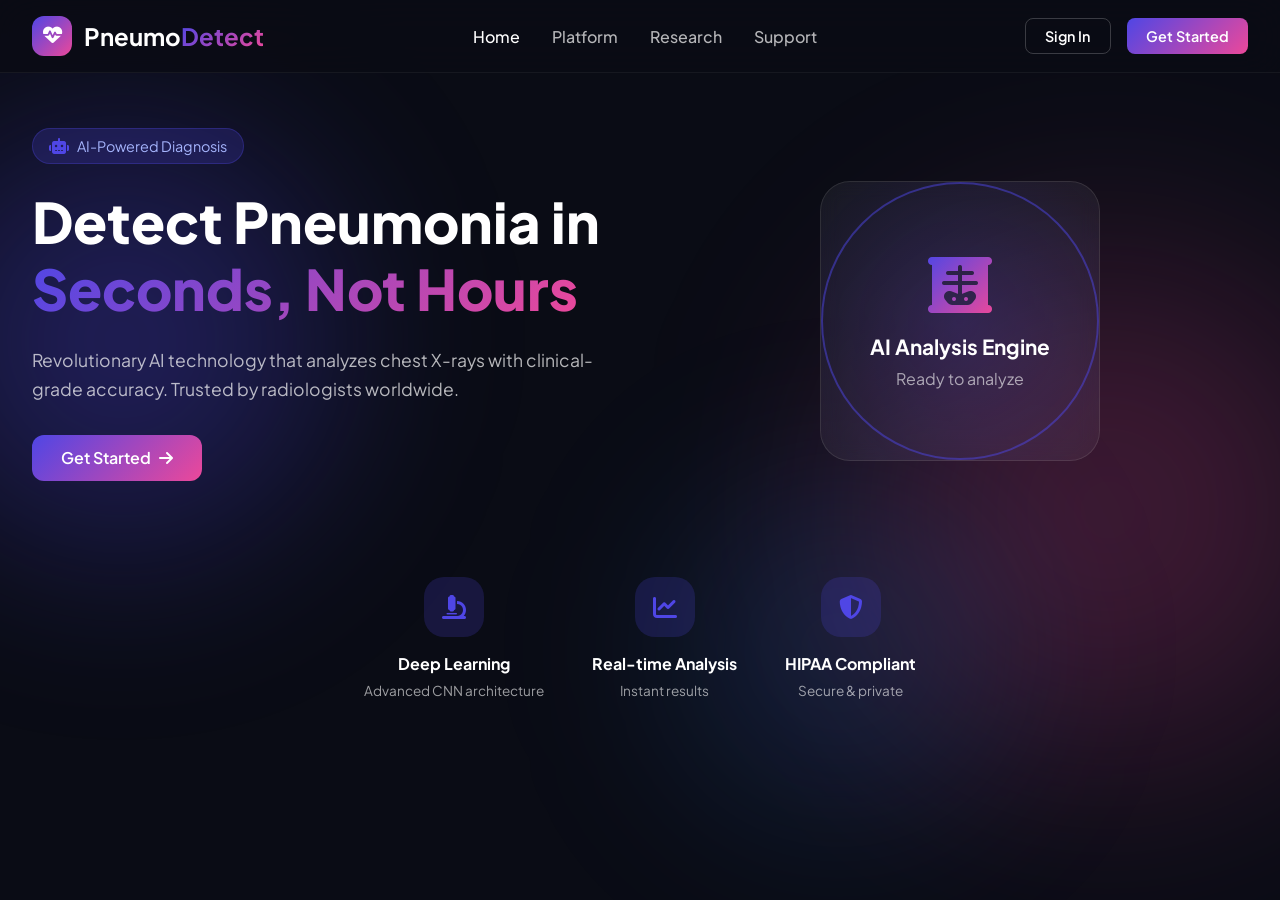
==== commit 63ecb6d3: "updates" ====
--- a/frontend/index.html
+++ b/frontend/index.html
@@ -33,7 +33,7 @@
             </div>
             <div class="auth-actions">
                 <button class="auth-btn login-btn" onclick="window.location.href='login.html'">Sign In</button>
-                <button class="auth-btn signup-btn" onclick="window.location.href='login.html'">Get Started</button>
+                <button class="auth-btn signup-btn" onclick="window.location.href='login.html?register=true'">Get Started</button>
             </div>
         </div>
     </nav>
@@ -56,29 +56,12 @@
                     Trusted by radiologists worldwide.
                 </p>
                 <div class="hero-cta">
-                    <button class="cta-primary" onclick="window.location.href='login.html'">
+                    <button class="cta-primary" onclick="window.location.href='login.html?register=true'">
                         Get Started
                         <i class="fas fa-arrow-right"></i>
-                    </button>
-                    <button class="cta-secondary" id="demoBtn">
-                        Watch Demo
-                        <i class="fas fa-play"></i>
-                    </button>
+
                 </div>
-                <div class="hero-stats">
-                    <div class="stat-item">
-                        <div class="stat-number">99.2%</div>
-                        <div class="stat-desc">Accuracy Rate</div>
-                    </div>
-                    <div class="stat-item">
-                        <div class="stat-number">&lt;2s</div>
-                        <div class="stat-desc">Analysis Time</div>
-                    </div>
-                    <div class="stat-item">
-                        <div class="stat-number">50k+</div>
-                        <div class="stat-desc">Patient Scans</div>
-                    </div>
-                </div>
+
             </div>
             <div class="hero-right">
                 <div class="hero-card">
--- a/frontend/style.css
+++ b/frontend/style.css
@@ -1756,6 +1756,16 @@
 
 .login-footer a:hover {
     text-decoration: underline;
+}
+
+/* Invalid Result Style */
+.result-card.invalid {
+    border: 1px solid rgba(245, 158, 11, 0.3);
+    background: linear-gradient(135deg, rgba(245, 158, 11, 0.2), rgba(245, 158, 11, 0.05));
+}
+
+.result-card.invalid .result-icon i {
+    color: #f59e0b;
 }
     
     .hero-stats {
